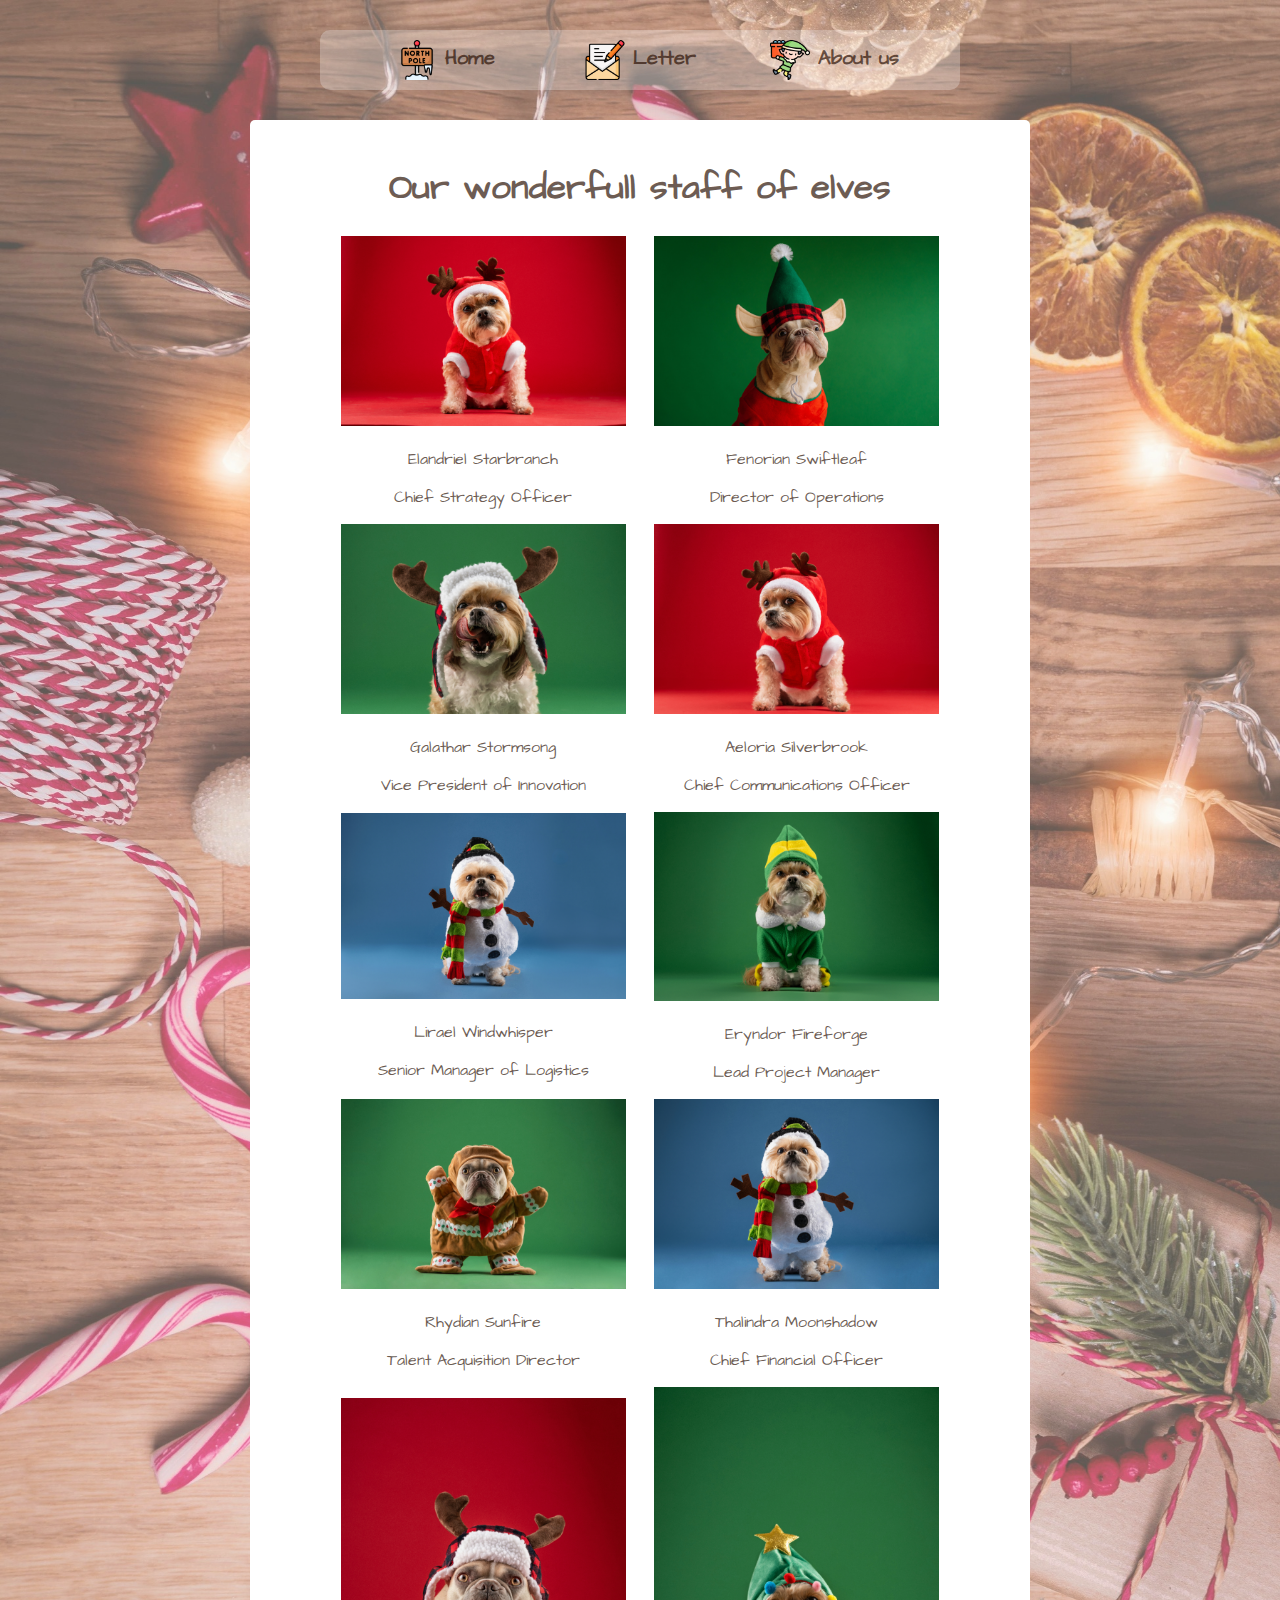
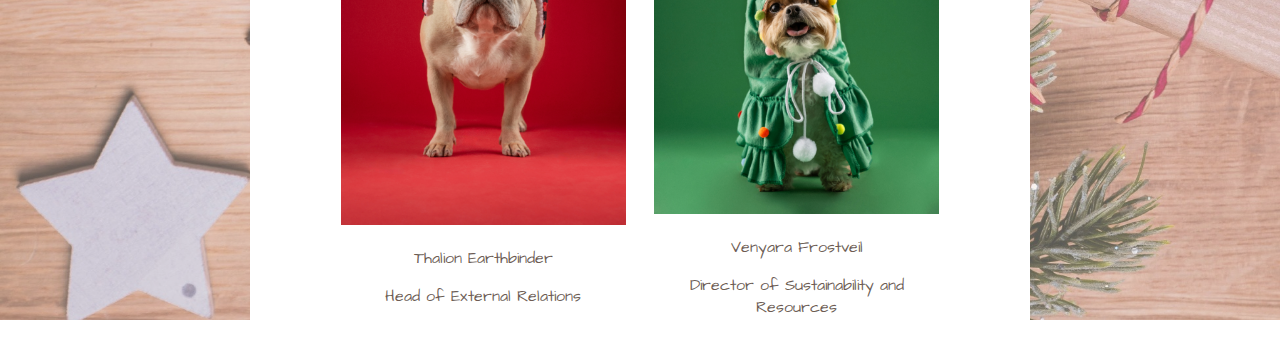
==== employeePage.html @ ef58797a "Initial push" ====
<!DOCTYPE html>
<html lang="en">
<head>
    <meta charset="UTF-8">
    <meta name="viewport" content="width=device-width, initial-scale=1.0">
    <title>Letter For Santa | Employees</title>
    <link rel="stylesheet" href="style.css">
    <script src="script.js" defer></script>
    <link rel="preconnect" href="https://fonts.googleapis.com">
    <link rel="preconnect" href="https://fonts.gstatic.com" crossorigin>
    <link href="https://fonts.googleapis.com/css2?family=Architects+Daughter&family=Inter:ital,opsz,wght@0,14..32,100..900;1,14..32,100..900&family=Shadows+Into+Light&display=swap" rel="stylesheet">
</head>
<body>
    <section class="page textcolor-brown">
        <img  class="backgroundImg" src="./img/x-mas-unsplashed-1920.jpg" alt="Christmas themed background">
        <section class="pageContent">
            <nav>
                <ul class="menu">
                    <li><a href="index.html" class="textcolor-brown"><img src="./img/north-pole.png" alt="Home"> Home</a></li>
                    <li><a href="letterPage.html" class="textcolor-brown"><img src="./img/writing.png" alt="Write a letter"> Letter</a></li>
                    <li><a href="employeePage.html" class="textcolor-brown"><img src="./img/gift.png" alt="Our employees"> About us</a></li>
                </ul>
            </nav>
            <main>
                <h1 class="">Our wonderfull staff of elves</h1>
                <section class="employees">
                    <article class="employeeCard">
                        <img src="./img/aboutus/karsten-winegeart-0VOCr4130OE-unsplash-kopi.png" alt="Elandriel Starbranch">
                        <p class="employeeName">Elandriel Starbranch</p>
                        <p class="employeeTitle">Chief Strategy Officer</p>
                    </article>

                    <article class="employeeCard">
                        <img src="./img/aboutus/karsten-winegeart-7UduWMpT618-unsplash-kopi.png" alt="Fenoria Switfleaf">
                        <p class="employeeName">Fenorian Swiftleaf</p>
                        <p class="employeeTitle">Director of Operations</p>
                    </article>

                    <article class="employeeCard">
                        <img src="./img/aboutus/karsten-winegeart-aOXXUPGSu0I-unsplash-kopi.png" alt="">
                        <p class="employeeName">Galathar Stormsong</p>
                        <p class="employeeTitle">Vice President of Innovation</p>
                    </article>

                    <article class="employeeCard">
                        <img src="./img/aboutus/karsten-winegeart-zd3P3o04tbM-unsplash-kopi.png" alt="">
                        <p class="employeeName">Aeloria Silverbrook</p>
                        <p class="employeeTitle">Chief Communications Officer</p>
                    </article>

                    <article class="employeeCard">
                        <img src="./img/aboutus/karsten-winegeart-6-5M4plt55M-unsplash-kopi.png" alt="">
                        <p class="employeeName">Lirael Windwhisper</p>
                        <p class="employeeTitle">Senior Manager of Logistics</p>
                    </article>

                    <article class="employeeCard">
                        <img src="./img/aboutus/karsten-winegeart-d62h2FQ1P74-unsplash-kopi.png" alt="">
                        <p class="employeeName">Eryndor Fireforge</p>
                        <p class="employeeTitle">Lead Project Manager</p>
                    </article>

                    <article class="employeeCard">
                        <img src="./img/aboutus/karsten-winegeart-kxmrh4QMs70-unsplash-kopi.png" alt="">
                        <p class="employeeName">Rhydian Sunfire</p>
                        <p class="employeeTitle">Talent Acquisition Director</p>
                    </article>

                    <article class="employeeCard">
                        <img src="./img/aboutus/karsten-winegeart-S8pPwBfl1XM-unsplash-kopi.png" alt="">
                        <p class="employeeName">Thalindra Moonshadow</p>
                        <p class="employeeTitle">Chief Financial Officer</p>
                    </article>

                    <article class="employeeCard">
                        <img src="./img/aboutus/karsten-winegeart-TKginKNgJDU-unsplash-kopi.png" alt="">
                        <p class="employeeName">Thalion Earthbinder</p>
                        <p class="employeeTitle">Head of External Relations</p>
                    </article>

                    <article class="employeeCard">
                        <img src="./img/aboutus/karsten-winegeart-RU6wtyteGgc-unsplash-kopi.png" alt="">
                        <p class="employeeName">Venyara Frostveil</p>
                        <p class="employeeTitle">Director of Sustainability and Resources</p>
                    </article>

                </section>
            </main>
        </section>
    </section>
</body>
</html>
---- style.css ----
/*  BODY */
body {
    /* font-family: "Inter", sans-serif; */
    font-family: "Architects Daughter", "Inter", cursive;
    font-weight: 400;
    font-style: normal;
    padding: 0;
    margin: 0;
}


.architects-daughter-regular {
    font-family: "Architects Daughter", cursive;
    font-weight: 400;
    font-style: normal;
  }
  
/* <uniquifier>: Use a unique and descriptive class name
<weight>: Use a value from 100 to 900 */

.inter-regular {
  font-family: "Inter", serif;
  font-optical-sizing: auto;
  font-weight: 200;
  font-style: normal;
}

*, *::before, *::after {
    box-sizing: inherit;
}

.backgroundImg{
    opacity: 0.7;
    position: absolute;
    left: 0;
    top: 0;
    width: 100%;
    height: auto;
}

.textcolor-red {
    color: red;
}
.textcolor-green {
    color: green;
}
.textcolor-purple {
    color: purple;
}
.textcolor-white {
    color: white;
}
.textcolor-brown {
    color: rgba(44, 18, 6, 0.695);
}

/*  HEADER */
nav {
    width: 50%;
    margin: 30px auto;
    background-color: rgba(255, 255, 255, 0.274);
    border-radius: 10px;
    /* background-color: rgba(134, 0, 0, 0.7); */
    color: #fff;
}

.menu {
    display: flex;
    justify-content: center;
    list-style: none;
    padding: 0;
    gap: 1.5rem;
    transition: max-height 0.3s ease;
}

.menu li {
    display: inline-flex;
}

.menu li a {
    padding: 10px;
    width: 150px;
    text-align: center;
    /* background-color: rgb(92, 35, 15); */
    border-radius: 10px;
    text-decoration: none;
    font-size: 20px;
    font-weight: 800;
}

.menu li a img {
    width: 40px;
    vertical-align: middle;
}


h1 {
    font-size: 35px;
}


/* LetterPage */

.pageContent{
    position: relative;
}

.page{
    overflow: hidden;
    position: relative;
}

main {
    background-color: white;
    width: 50%;
    display:block;
    margin: auto;
    border-radius: 5px;
    padding: 20px 70px;
    text-align: center;
}
main form {
    text-align: center;
}

main img {
    max-width: 100%;
}

input [type = text] {
    width: 300px;
}

.radioGroupNaughtyOrNice{
    width: 300px;
    text-align:start;
    margin: auto;
}

.tenWishes {
    padding: 10px;
}

.sendLetterToSantaButton {
    margin: 30px;
    width: 50px;
    height: 20px;
    font-size: 14px;
}

.ageIs input {
    border-left: 0;
    border-right: 0;
    border-top: 0;
    border-bottom: 1px dashed #000;
    width: 70px;
}

.aboutSection input{
    border-top: 0;
    border-left: 0;
    border-right: 0;
}

.nameIs input {
    border-bottom: 1px dashed #000;
    width: 200px;
}

.liveIn input{
    border-bottom: 1px dashed #000;
    width: 225px;
}

.liveWith input{
    border-bottom: 1px dashed #000;
    width: 275px;
}

.tenWishes input{
    border-top: 0;
    border-left: 0;
    border-right: 0;
    border-bottom: 1px dashed #000;
    width: 300px;
}


/* ABOUT US */

.employees {
    display: flex;
    flex-wrap: wrap;
    align-items: center;
    justify-content: space-evenly;
    text-align: center;
}
.employeeCard {
    width: 300px;
}
.employeeCard img {
    width: 95%;
    margin: auto;
}
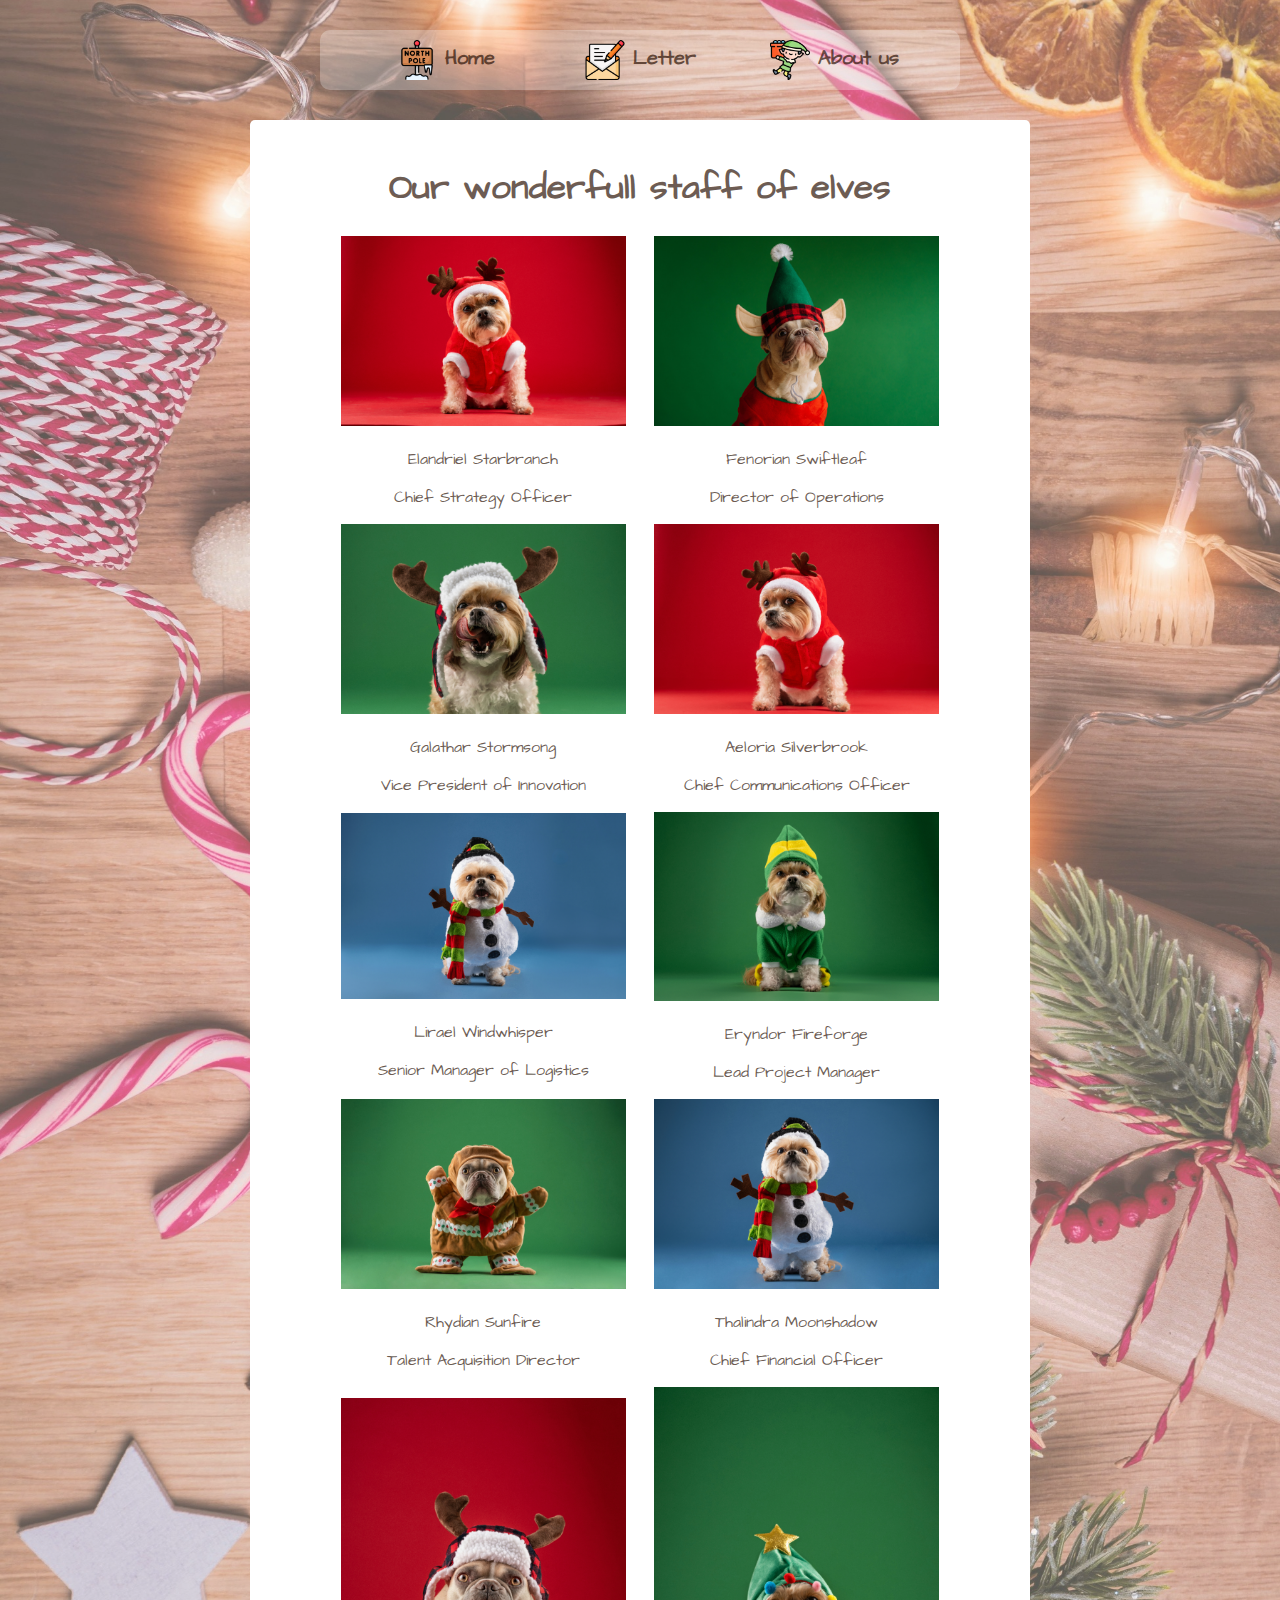
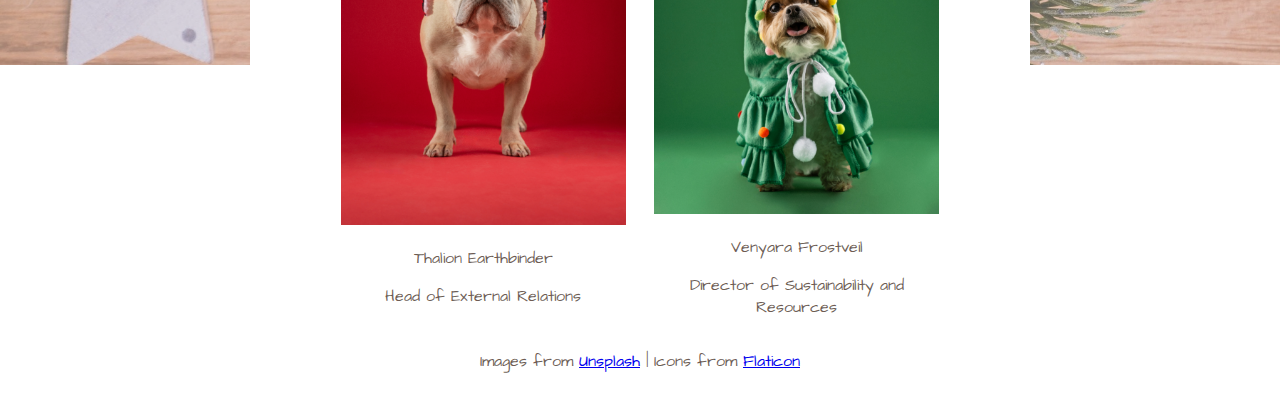
==== commit 9b8cc135: "added images and also added attribution" ====
--- a/employeePage.html
+++ b/employeePage.html
@@ -11,82 +11,86 @@
     <link href="https://fonts.googleapis.com/css2?family=Architects+Daughter&family=Inter:ital,opsz,wght@0,14..32,100..900;1,14..32,100..900&family=Shadows+Into+Light&display=swap" rel="stylesheet">
 </head>
 <body>
+
     <section class="page textcolor-brown">
-        <img  class="backgroundImg" src="./img/x-mas-unsplashed-1920.jpg" alt="Christmas themed background">
-        <section class="pageContent">
-            <nav>
-                <ul class="menu">
-                    <li><a href="index.html" class="textcolor-brown"><img src="./img/north-pole.png" alt="Home"> Home</a></li>
-                    <li><a href="letterPage.html" class="textcolor-brown"><img src="./img/writing.png" alt="Write a letter"> Letter</a></li>
-                    <li><a href="employeePage.html" class="textcolor-brown"><img src="./img/gift.png" alt="Our employees"> About us</a></li>
-                </ul>
-            </nav>
-            <main>
-                <h1 class="">Our wonderfull staff of elves</h1>
-                <section class="employees">
-                    <article class="employeeCard">
-                        <img src="./img/aboutus/karsten-winegeart-0VOCr4130OE-unsplash-kopi.png" alt="Elandriel Starbranch">
-                        <p class="employeeName">Elandriel Starbranch</p>
-                        <p class="employeeTitle">Chief Strategy Officer</p>
-                    </article>
+        <div class="backgroundImg"></div>
+        <!-- <img  class="backgroundImg" src="./img/x-mas-unsplashed-1920.jpg" alt="Christmas themed background"> -->
+            <section class="pageContent">
+                <nav>
+                    <ul class="menu">
+                        <li><a href="index.html" class="textcolor-brown"><img src="./img/north-pole.png" alt="Home"> Home</a></li>
+                        <li><a href="letterPage.html" class="textcolor-brown"><img src="./img/writing.png" alt="Write a letter"> Letter</a></li>
+                        <li><a href="employeePage.html" class="textcolor-brown"><img src="./img/gift.png" alt="Our employees"> About us</a></li>
+                    </ul>
+                </nav>
+                <main>
+                    <h1 class="">Our wonderfull staff of elves</h1>
+                    <section class="employees">
+                        <article class="employeeCard">
+                            <img src="./img/aboutus/karsten-winegeart-0VOCr4130OE-unsplash-kopi.png" alt="Elandriel Starbranch">
+                            <p class="employeeName">Elandriel Starbranch</p>
+                            <p class="employeeTitle">Chief Strategy Officer</p>
+                        </article>
 
-                    <article class="employeeCard">
-                        <img src="./img/aboutus/karsten-winegeart-7UduWMpT618-unsplash-kopi.png" alt="Fenoria Switfleaf">
-                        <p class="employeeName">Fenorian Swiftleaf</p>
-                        <p class="employeeTitle">Director of Operations</p>
-                    </article>
+                        <article class="employeeCard">
+                            <img src="./img/aboutus/karsten-winegeart-7UduWMpT618-unsplash-kopi.png" alt="Fenoria Switfleaf">
+                            <p class="employeeName">Fenorian Swiftleaf</p>
+                            <p class="employeeTitle">Director of Operations</p>
+                        </article>
 
-                    <article class="employeeCard">
-                        <img src="./img/aboutus/karsten-winegeart-aOXXUPGSu0I-unsplash-kopi.png" alt="">
-                        <p class="employeeName">Galathar Stormsong</p>
-                        <p class="employeeTitle">Vice President of Innovation</p>
-                    </article>
+                        <article class="employeeCard">
+                            <img src="./img/aboutus/karsten-winegeart-aOXXUPGSu0I-unsplash-kopi.png" alt="">
+                            <p class="employeeName">Galathar Stormsong</p>
+                            <p class="employeeTitle">Vice President of Innovation</p>
+                        </article>
 
-                    <article class="employeeCard">
-                        <img src="./img/aboutus/karsten-winegeart-zd3P3o04tbM-unsplash-kopi.png" alt="">
-                        <p class="employeeName">Aeloria Silverbrook</p>
-                        <p class="employeeTitle">Chief Communications Officer</p>
-                    </article>
+                        <article class="employeeCard">
+                            <img src="./img/aboutus/karsten-winegeart-zd3P3o04tbM-unsplash-kopi.png" alt="">
+                            <p class="employeeName">Aeloria Silverbrook</p>
+                            <p class="employeeTitle">Chief Communications Officer</p>
+                        </article>
 
-                    <article class="employeeCard">
-                        <img src="./img/aboutus/karsten-winegeart-6-5M4plt55M-unsplash-kopi.png" alt="">
-                        <p class="employeeName">Lirael Windwhisper</p>
-                        <p class="employeeTitle">Senior Manager of Logistics</p>
-                    </article>
+                        <article class="employeeCard">
+                            <img src="./img/aboutus/karsten-winegeart-6-5M4plt55M-unsplash-kopi.png" alt="">
+                            <p class="employeeName">Lirael Windwhisper</p>
+                            <p class="employeeTitle">Senior Manager of Logistics</p>
+                        </article>
 
-                    <article class="employeeCard">
-                        <img src="./img/aboutus/karsten-winegeart-d62h2FQ1P74-unsplash-kopi.png" alt="">
-                        <p class="employeeName">Eryndor Fireforge</p>
-                        <p class="employeeTitle">Lead Project Manager</p>
-                    </article>
+                        <article class="employeeCard">
+                            <img src="./img/aboutus/karsten-winegeart-d62h2FQ1P74-unsplash-kopi.png" alt="">
+                            <p class="employeeName">Eryndor Fireforge</p>
+                            <p class="employeeTitle">Lead Project Manager</p>
+                        </article>
 
-                    <article class="employeeCard">
-                        <img src="./img/aboutus/karsten-winegeart-kxmrh4QMs70-unsplash-kopi.png" alt="">
-                        <p class="employeeName">Rhydian Sunfire</p>
-                        <p class="employeeTitle">Talent Acquisition Director</p>
-                    </article>
+                        <article class="employeeCard">
+                            <img src="./img/aboutus/karsten-winegeart-kxmrh4QMs70-unsplash-kopi.png" alt="">
+                            <p class="employeeName">Rhydian Sunfire</p>
+                            <p class="employeeTitle">Talent Acquisition Director</p>
+                        </article>
 
-                    <article class="employeeCard">
-                        <img src="./img/aboutus/karsten-winegeart-S8pPwBfl1XM-unsplash-kopi.png" alt="">
-                        <p class="employeeName">Thalindra Moonshadow</p>
-                        <p class="employeeTitle">Chief Financial Officer</p>
-                    </article>
+                        <article class="employeeCard">
+                            <img src="./img/aboutus/karsten-winegeart-S8pPwBfl1XM-unsplash-kopi.png" alt="">
+                            <p class="employeeName">Thalindra Moonshadow</p>
+                            <p class="employeeTitle">Chief Financial Officer</p>
+                        </article>
 
-                    <article class="employeeCard">
-                        <img src="./img/aboutus/karsten-winegeart-TKginKNgJDU-unsplash-kopi.png" alt="">
-                        <p class="employeeName">Thalion Earthbinder</p>
-                        <p class="employeeTitle">Head of External Relations</p>
-                    </article>
+                        <article class="employeeCard">
+                            <img src="./img/aboutus/karsten-winegeart-TKginKNgJDU-unsplash-kopi.png" alt="">
+                            <p class="employeeName">Thalion Earthbinder</p>
+                            <p class="employeeTitle">Head of External Relations</p>
+                        </article>
 
-                    <article class="employeeCard">
-                        <img src="./img/aboutus/karsten-winegeart-RU6wtyteGgc-unsplash-kopi.png" alt="">
-                        <p class="employeeName">Venyara Frostveil</p>
-                        <p class="employeeTitle">Director of Sustainability and Resources</p>
-                    </article>
+                        <article class="employeeCard">
+                            <img src="./img/aboutus/karsten-winegeart-RU6wtyteGgc-unsplash-kopi.png" alt="">
+                            <p class="employeeName">Venyara Frostveil</p>
+                            <p class="employeeTitle">Director of Sustainability and Resources</p>
+                        </article>
 
-                </section>
-            </main>
-        </section>
+                    </section>
+                    <p>Images from <a href="https://unsplash.com/">Unsplash</a> |
+                    Icons from <a href="https://flaticon.com/">Flaticon</a></p>
+                </main>
+            </section>
     </section>
 </body>
 </html>--- a/style.css
+++ b/style.css
@@ -30,12 +30,18 @@
 }
 
 .backgroundImg{
+    display: block;
     opacity: 0.7;
     position: absolute;
     left: 0;
     top: 0;
     width: 100%;
-    height: auto;
+    min-height: 100%;
+    background-image: url("./img/x-mas-unsplashed-1920.jpg");
+    background-size:cover;
+    background-attachment: fixed;
+    background-repeat: no-repeat;
+    background-position: 25% 25%;
 }
 
 .textcolor-red {
@@ -62,6 +68,8 @@
     border-radius: 10px;
     /* background-color: rgba(134, 0, 0, 0.7); */
     color: #fff;
+/*     position: sticky;
+    top: 0; */
 }
 
 .menu {
@@ -203,3 +211,7 @@
     margin: auto;
 }
 
+input{
+    color: rgba(44, 18, 6, 0.695);
+}
+
